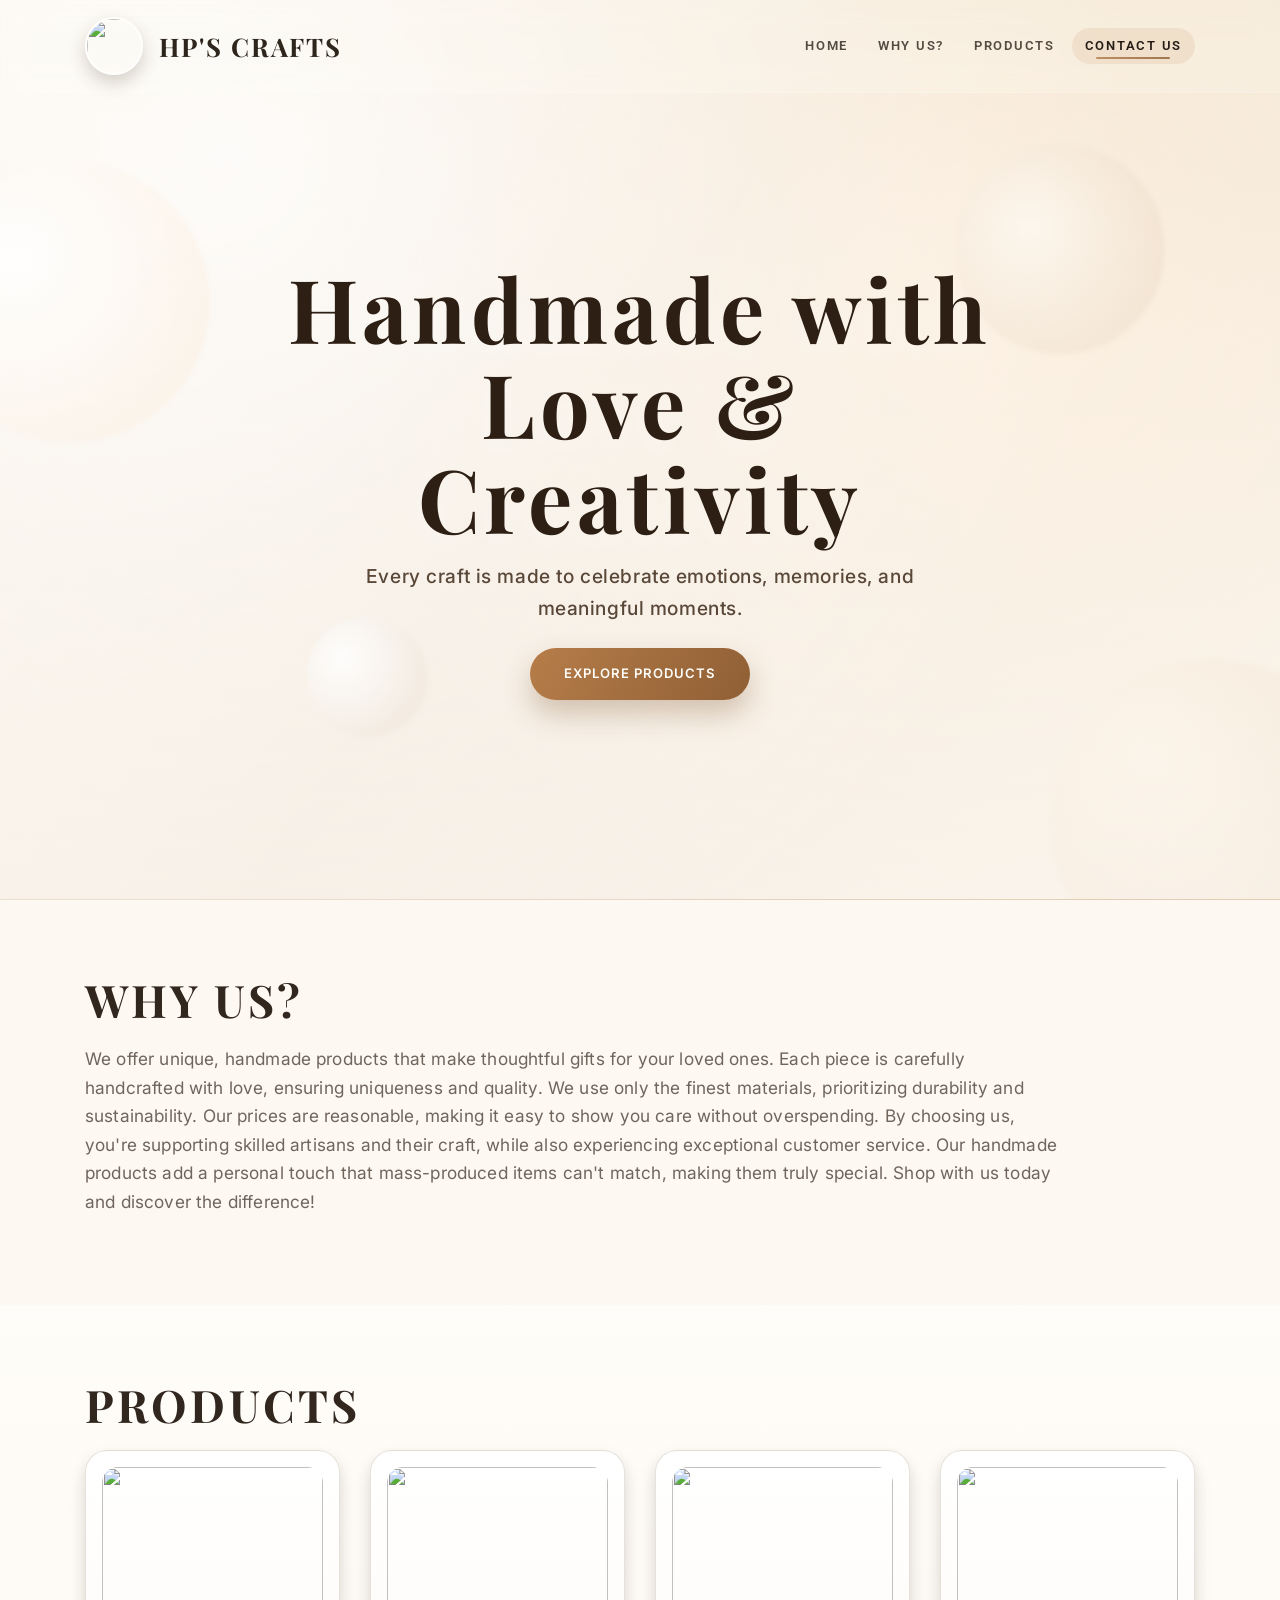
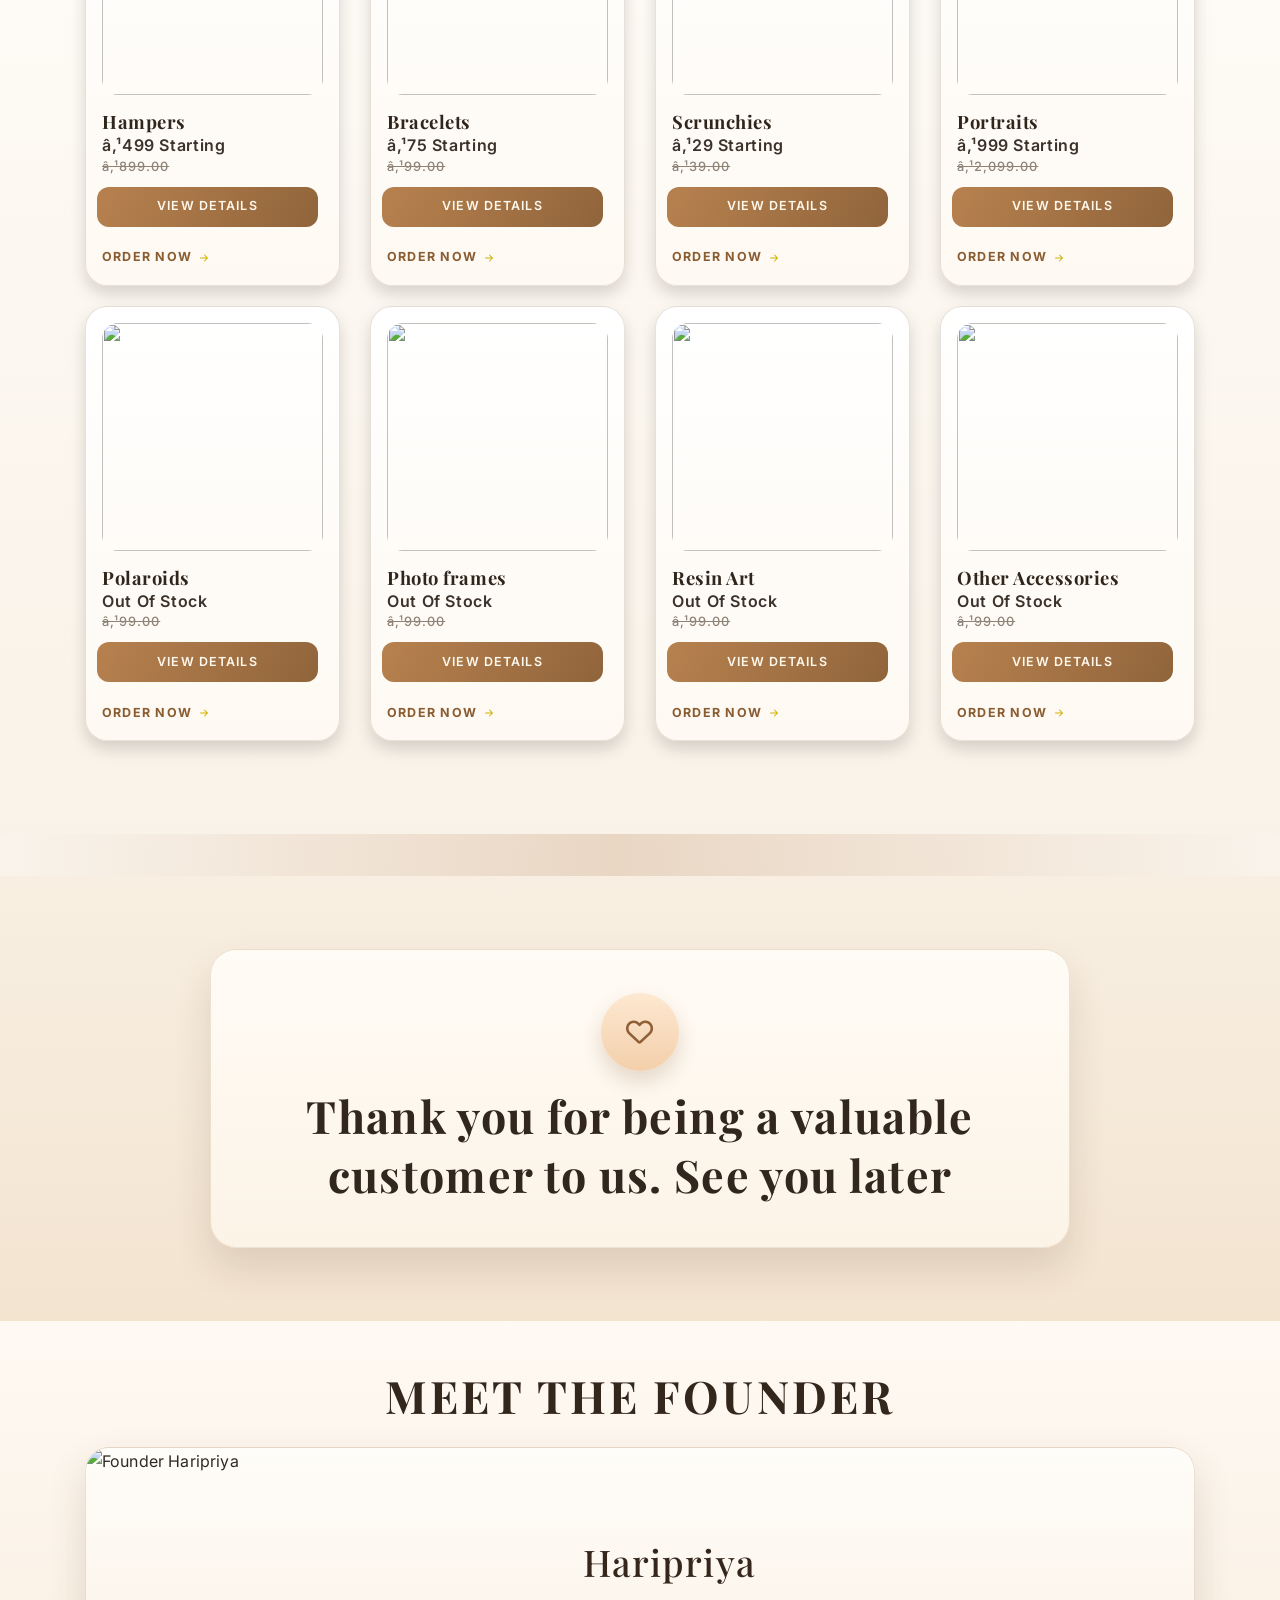
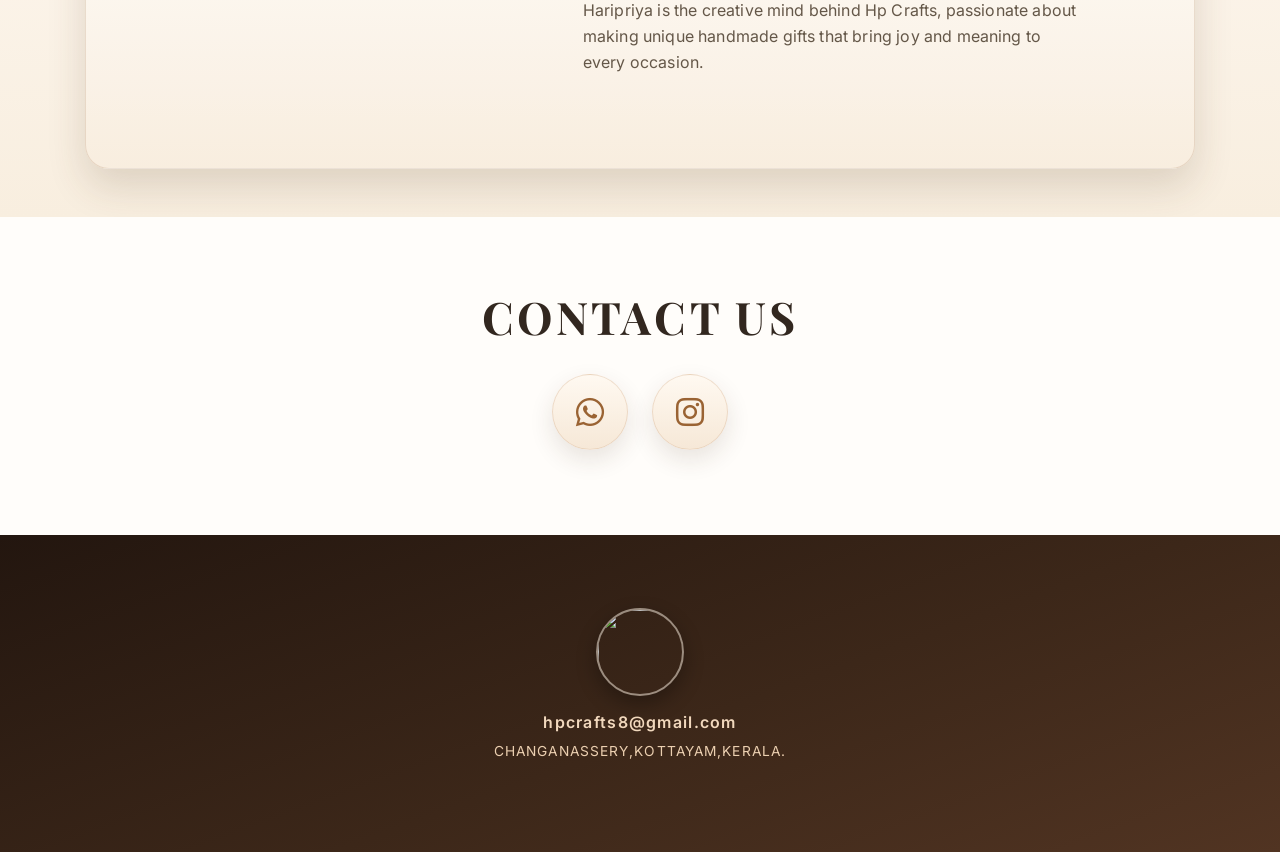
==== index.html @ 36837578 "Changed UI using Ai assitancs" ====
<!DOCTYPE html>
<html>

<head>
    <!--google ads-->
    <script async src="https://pagead2.googlesyndication.com/pagead/js/adsbygoogle.js?client=ca-pub-8550445761768482"
     crossorigin="anonymous"></script>
    
    <meta property="og:image" content="https://i.pinimg.com/originals/a8/ef/be/a8efbe265df20b7701056143e4c73818.jpg">
    <meta property="og:image:width" content="1200">
    <meta property="og:image:height" content="630">
  <!-- Preconnect for performance -->
    <link rel="preconnect" href="https://fonts.googleapis.com">
    <link rel="preconnect" href="https://fonts.gstatic.com" crossorigin>

    <!-- Font stylesheets -->
    <link href="https://fonts.googleapis.com/css2?family=Inter:wght@400;500;600;700&family=Playfair+Display:wght@600;700;800&display=swap" rel="stylesheet">
    
    <!-- Meta tags -->
    <meta name="description" content="Your description here">
    <meta name="viewport" content="width=device-width, initial-scale=1.0">
    
    <!-- Structured data -->
    <script type="application/ld+json">
    {
      "@context": "https://schema.org",
      "@type": "WebPage",
      "name": "HP crafts",
      "url": "https://hpcrafts.in",
      "image": "https://i.pinimg.com/originals/a8/ef/be/a8efbe265df20b7701056143e4c73818.jpg"
    }
    </script>

    <!-- Ads by Google -->
    <script async src="https://pagead2.googlesyndication.com/pagead/js/adsbygoogle.js?client=ca-pub-8550445761768482" crossorigin="anonymous"></script>

    <!-- Bootstrap CSS -->
    <link rel="stylesheet" href="https://stackpath.bootstrapcdn.com/bootstrap/4.5.2/css/bootstrap.min.css" integrity="sha384-JcKb8q3iqJ61gNV9KGb8thSsNjpSL0n8PARn9HuZOnIxN0hoP+VmmDGMN5t9UJ0Z" crossorigin="anonymous">
    
    <!-- Custom CSS -->
    <link rel="stylesheet" type="text/css" href="css/hpcrafts.css">

    <!-- JavaScript -->
    <script src="https://code.jquery.com/jquery-3.5.1.slim.min.js" integrity="sha384-DfXdz2htPH0lsSSs5nCTpuj/zy4C+OGpamoFVy38MVBnE+IbbVYUew+OrCXaRkfj" crossorigin="anonymous"></script>
    <script src="https://cdn.jsdelivr.net/npm/popper.js@1.16.1/dist/umd/popper.min.js" integrity="sha384-9/reFTGAW83EW2RDu2S0VKaIzap3H66lZH81PoYlFhbGU+6BZp6G7niu735Sk7lN" crossorigin="anonymous"></script>
    <script src="https://stackpath.bootstrapcdn.com/bootstrap/4.5.2/js/bootstrap.min.js" integrity="sha384-B4gt1jrGC7Jh4AgTPSdUtOBvfO8shuf57BaghqFfPlYxofvL8/KUEfYiJOMMV+rV" crossorigin="anonymous"></script>
    <script src="https://kit.fontawesome.com/ac42c3b1f7.js" crossorigin="anonymous"></script>

    <!-- Fvicon Link -->
    <link rel="icon" href="imges/favicon.png" type="image/png">

    <link rel="stylesheet" href="https://cdnjs.cloudflare.com/ajax/libs/font-awesome/6.7.2/css/all.min.css" integrity="sha512-Evv84Mr4kqVGRNSgIGL/F/aIDqQb7xQ2vcrdIwxfjThSH8CSR7PBEakCr51Ck+w+/U6swU2Im1vVX0SVk9ABhg==" crossorigin="anonymous" referrerpolicy="no-referrer" />
</head>

<body>
    <nav class="navbar navbar-expand-lg navbar-light bg-white fixed-top">
        <div class="container">
            <a class="navbar-brand" href="#">
                <div class="d-flex flex-row align-items-center">
                    <div><img src="https://i.pinimg.com/originals/a8/ef/be/a8efbe265df20b7701056143e4c73818.jpg" class="logo"></div>
                    <div>

                    </div>
                </div>
            </a>
            <h1 class="food-munch-logo">Hp's Crafts</h1>
            <button class="navbar-toggler" type="button" data-toggle="collapse" data-target="#navbarNavAltMarkup" aria-controls="navbarNavAltMarkup" aria-expanded="false" aria-label="Toggle navigation">
                <span class="navbar-toggler-icon"></span>
            </button>
            <div class="collapse navbar-collapse" id="navbarNavAltMarkup">
                <div class="navbar-nav ml-auto">
                    <a class="nav-link active" id="navItem1" href="#home">
                        HOME
                        <span class="sr-only">(current)</span>
                    </a>
                    <a class="nav-link" href="#wcuSection" id="navItem3">WHY US?</a>
                    <a class="nav-link" href="#exploreMenuSection" id="navItem2">PRODUCTS</a>
                    <a class="nav-link" href="#followUsSection" id="navItem4">CONTACT US</a>
                </div>
            </div>
        </div>
    </nav>
    <div id="sectionhome">
        <div id="home" class="banner-section-bg-container d-flex justify-content-center flex-column">
            <span class="hero-shape hero-shape-1" aria-hidden="true"></span>
            <span class="hero-shape hero-shape-2" aria-hidden="true"></span>
            <span class="hero-shape hero-shape-3" aria-hidden="true"></span>
            <span class="hero-shape hero-shape-4" aria-hidden="true"></span>
            <div class="text-center hero-content">
                <h1 class="banner-heading mb-3">Handmade with Love &amp; Creativity</h1>
                <p class="hero-tagline mb-4">Every craft is made to celebrate emotions, memories, and meaningful moments.</p>
                <div class="hero-cta-group d-flex justify-content-center">
                    <a href="#exploreMenuSection" class="hero-btn hero-btn-primary">Explore Products</a>
                </div>
            </div>
        </div>
        <div class="wcu-section pt-5 pb-5" id="wcuSection">
            <div class="container">
                <div class="row">
                    <div class="col-12">
                        <h1 class="wcu-section-heading">Why Us?</h1>
                        <p class="wcu-section-description">
                            We offer unique, handmade products that make thoughtful gifts for your loved ones. Each piece is carefully handcrafted with love, ensuring uniqueness and quality. We use only the finest materials, prioritizing durability and sustainability. Our prices are reasonable, making it easy to show you care without overspending. By choosing us, you're supporting skilled artisans and their craft, while also experiencing exceptional customer service. Our handmade products add a personal touch that mass-produced items can't match, making them truly special. Shop with us today and discover the difference!
                        </p>
                    </div>
                </div>
            </div>
        </div>
        <div class="explore-menu-section pt-5 pb-5" id="exploreMenuSection">
            <div class="container">
                <div class="row">
                    <div class="col-12">
                        <h1 class="menu-section-heading">PRODUCTS</h1>
                    </div>
                    <div class="col-6 col-md-6 col-lg-3">
                        <div class="shadow menu-item-card p-3 mb-3">
                            <a href="html/hamper.html">
                                <img src="https://i.pinimg.com/736x/28/c9/50/28c95067c2254fcf9e9aa0678f849028.jpg" class="menu-item-image w-100" />
                            </a>
                            
                            <h1 class="menu-card-title">Hampers</h1>
                            <h1 class="price">₹499 Starting</h1>
                            <h1 class="pricecut">₹899.00</h1>
                            <a href="html/hamper.html">
                                <button type="button" class="view btn btn-primary">
                                View Details
                            </button>
                            </a>
                            
                            <a href="https://wa.me/919447966668?text=Hey,I would like to order a Hamper." class="menu-item-link">
                                Order Now
                                <svg width="16px" height="16px" viewBox="0 0 16 16" class="bi bi-arrow-right-short" fill="#d0b200" xmlns="http://www.w3.org/2000/svg">
                                    <path fill-rule="evenodd" d="M4 8a.5.5 0 0 1 .5-.5h5.793L8.146 5.354a.5.5 0 1 1 .708-.708l3 3a.5.5 0 0 1 0 .708l-3 3a.5.5 0 0 1-.708-.708L10.293 8.5H4.5A.5.5 0 0 1 4 8z" />
                                </svg>
                            </a>
                        </div>
                    </div>
                    <div class="col-6 col-md-6 col-lg-3">
                        <div class="shadow menu-item-card p-3 mb-3">
                            <a href="html/bracelets.html">
                                <img src="https://i.pinimg.com/originals/1e/33/14/1e33140198c96ca9717501c06a4f149f.jpg" class="menu-item-image w-100" />
                            </a>
                            
                            <h1 class="menu-card-title">Bracelets </h1>
                            <h1 class="price">₹75 Starting</h1>
                            <h1 class="pricecut">₹99.00</h1>
                            <a href="html/bracelets.html">
                                <button type="button2" class="view btn btn-primary">
                                View Details
                            </button>
                            </a>
                            
                            

                            <a href="https://wa.me/919447966668?text=Hey,I would like to order Bracelets." class="menu-item-link">
                                Order Now
                                <svg width="16px" height="16px" viewBox="0 0 16 16" class="bi bi-arrow-right" fill="#d0b200" xmlns="http://www.w3.org/2000/svg">
                                    <path fill-rule="evenodd" d="M4 8a.5.5 0 0 1 .5-.5h5.793L8.146 5.354a.5.5 0 1 1 .708-.708l3 3a.5.5 0 0 1 0 .708l-3 3a.5.5 0 0 1-.708-.708L10.293 8.5H4.5A.5.5 0 0 1 4 8z" />
                                </svg>
                            </a>
                        </div>
                    </div>
                    <div class="col-6 col-md-6 col-lg-3">
                        <div class="menu-item-card shadow p-3 mb-3">
                            <a href="html/scrunchies.html">
                                <img src="https://i.pinimg.com/originals/cf/fb/ce/cffbcee2913831c596eb348b0dcb21fd.jpg" class="menu-item-image w-100" />
                            </a>
                            
                            <h1 class="menu-card-title">Scrunchies</h1>
                            <h1 class="price">₹29 Starting</h1>
                            <h1 class="pricecut">₹39.00</h1>
                            <a href="html/scrunchies.html">
                               <button type="button" class="view btn btn-primary" data-toggle="modal" data-target="#exampleModal3">
                                View Details
                            </button> 
                            </a>
                            

                            
                            <a href="https://wa.me/919447966668?text=Hey,I would like to order a Scrunchies." class="menu-item-link">
                                Order Now
                                <svg width="16px" height="16px" viewBox="0 0 16 16" class="bi bi-arrow-right" fill="#d0b200" xmlns="http://www.w3.org/2000/svg">
                                    <path fill-rule="evenodd" d="M4 8a.5.5 0 0 1 .5-.5h5.793L8.146 5.354a.5.5 0 1 1 .708-.708l3 3a.5.5 0 0 1 0 .708l-3 3a.5.5 0 0 1-.708-.708L10.293 8.5H4.5A.5.5 0 0 1 4 8z" />
                                </svg>
                            </a>
                        </div>
                    </div>
                    <div class="col-6 col-md-6 col-lg-3">
                        <div class="menu-item-card shadow p-3 mb-3">
                            <a href="html/portraits.html">
                                <img src="https://i.pinimg.com/736x/8b/83/ae/8b83ae855997dae4030a1bf85c44faab.jpg" class="menu-item-image w-100" />
                            </a>
                            
                            <h1 class="menu-card-title">Portraits</h1>
                            <h1 class="price">₹999 Starting</h1>
                            <h1 class="pricecut">₹2,099.00</h1>
                            <a href="html/portraits.html">
                                <button type="button" class="view btn btn-primary" data-toggle="modal" data-target="#exampleModal4">
                                View Details
                            </button>
                            </a>
                            
                            
                            <a href="https://wa.me/919447966668?text=Hey,I would like to order a Portraits." class="menu-item-link">
                                Order Now
                                <svg width="16px" height="16px" viewBox="0 0 16 16" class="bi bi-arrow-right" fill="#d0b200" xmlns="http://www.w3.org/2000/svg">
                                    <path fill-rule="evenodd" d="M4 8a.5.5 0 0 1 .5-.5h5.793L8.146 5.354a.5.5 0 1 1 .708-.708l3 3a.5.5 0 0 1 0 .708l-3 3a.5.5 0 0 1-.708-.708L10.293 8.5H4.5A.5.5 0 0 1 4 8z" />
                                </svg>
                            </a>
                        </div>
                    </div>
                    <div class="col-6 col-md-6 col-lg-3">
                        <div class="menu-item-card shadow p-3 mb-3">
                            <a href="html/polaroids.html">
                                <img src="https://i.pinimg.com/736x/ea/19/fe/ea19fefa5b653833e1380b1f387ca040.jpg" class="menu-item-image w-100" />
                            </a>
                            
                            <h1 class="menu-card-title">Polaroids</h1>
                            <h1 class="price">Out Of Stock</h1>
                            <h1 class="pricecut">₹99.00</h1>
                                    <a href="html/polaroids.html">
                                        <button type="button" class="view btn btn-primary" >
                                             View Details
                                          </button>   
                                    </a>
                            

                            
                            <a href="https://wa.me/919447966668?text=Hey,I would like to order a Polaroids." class="menu-item-link">
                                Order Now
                                <svg width="16px" height="16px" viewBox="0 0 16 16" class="bi bi-arrow-right" fill="#d0b200" xmlns="http://www.w3.org/2000/svg">
                                    <path fill-rule="evenodd" d="M4 8a.5.5 0 0 1 .5-.5h5.793L8.146 5.354a.5.5 0 1 1 .708-.708l3 3a.5.5 0 0 1 0 .708l-3 3a.5.5 0 0 1-.708-.708L10.293 8.5H4.5A.5.5 0 0 1 4 8z" />
                                </svg>
                            </a>
                        </div>
                    </div>
                    <div class="col-6 col-md-6 col-lg-3">
                        <div class="menu-item-card shadow p-3 mb-3">
                            <a href="html/frames.html">
                                  <img src="https://i.pinimg.com/736x/d4/0e/34/d40e341253208fe796a41fa13eff38d6.jpg" class="menu-item-image w-100" />
                            </a>
                            
                            <h1 class="menu-card-title">Photo frames</h1>
                            <h1 class="price">Out Of Stock</h1>
                            <h1 class="pricecut">₹99.00</h1>
                             <a href="html/frames.html">
                                 <button type="button" class="view btn btn-primary" >
                                     View Details
                                  </button>   
                            </a>
                            

                           
                            <a href="https://wa.me/919447966668?text=Hey,I would like to order a Photo Frames." class="menu-item-link">
                                Order Now
                                <svg width="16px" height="16px" viewBox="0 0 16 16" class="bi bi-arrow-right" fill="#d0b200" xmlns="http://www.w3.org/2000/svg">
                                    <path fill-rule="evenodd" d="M4 8a.5.5 0 0 1 .5-.5h5.793L8.146 5.354a.5.5 0 1 1 .708-.708l3 3a.5.5 0 0 1 0 .708l-3 3a.5.5 0 0 1-.708-.708L10.293 8.5H4.5A.5.5 0 0 1 4 8z" />
                                </svg>
                            </a>
                        </div>
                    </div>
                    <div class="col-6 col-md-6 col-lg-3">
                        <div class="menu-item-card shadow p-3 mb-3">
                        <a href="html/resin.html">
                              <img src="https://i.pinimg.com/736x/e0/f8/dc/e0f8dc8924c5afa12cd3bb81278f50dc.jpg" class="menu-item-image w-100" />
                        </a>
                            
                            <h1 class="menu-card-title">Resin Art</h1>
                            <h1 class="price">Out Of Stock</h1>
                            <h1 class="pricecut">₹99.00</h1>
                        <a href="html/resin.html">
                             <button type="button" class="view btn btn-primary">
                                View Details
                            </button>
                        </a>
                            

                           
                            <a href="https://wa.me/919447966668?text=Hey,I would like to order a Resin Art." class="menu-item-link">
                                Order Now
                                <svg width="16px" height="16px" viewBox="0 0 16 16" class="bi bi-arrow-right" fill="#d0b200" xmlns="http://www.w3.org/2000/svg">
                                    <path fill-rule="evenodd" d="M4 8a.5.5 0 0 1 .5-.5h5.793L8.146 5.354a.5.5 0 1 1 .708-.708l3 3a.5.5 0 0 1 0 .708l-3 3a.5.5 0 0 1-.708-.708L10.293 8.5H4.5A.5.5 0 0 1 4 8z" />
                                </svg>
                            </a>
                        </div>
                    </div>
                    <div class="col-6 col-md-6 col-lg-3">
                        <div class="menu-item-card shadow p-3 mb-3">
                         <a href="html/other.html">
                               <img src="https://i.pinimg.com/736x/80/99/bd/8099bdaef2ed68c836f5881afd9dc249.jpg" class="menu-item-image w-100" />
                         </a>
                            
                            <h1 class="menu-card-title">Other Accessories</h1>
                            <h1 class="price">Out Of Stock</h1>
                            <h1 class="pricecut">₹99.00</h1>
                           <a href="html/other.html">
                              <button type="button" class="view btn btn-primary">
                                View Details
                              </button>
 
                         </a>
                            
                            
                            <a href="https://wa.me/919447966668?text=Hey,I would like to order Other Accessories." class="menu-item-link">
                                Order Now
                                <svg width="16px" height="16px" viewBox="0 0 16 16" class="bi bi-arrow-right" fill="#d0b200" xmlns="http://www.w3.org/2000/svg">
                                    <path fill-rule="evenodd" d="M4 8a.5.5 0 0 1 .5-.5h5.793L8.146 5.354a.5.5 0 1 1 .708-.708l3 3a.5.5 0 0 1 0 .708l-3 3a.5.5 0 0 1-.708-.708L10.293 8.5H4.5A.5.5 0 0 1 4 8z" />
                                </svg>
                            </a>
                        </div>
                    </div>

                </div>
            </div>
        </div>
        <div class="healthy-food-section pt-5 pb-5">
        </div>
        <div class="thanking-customers-section pt-5 pb-5">
            <div class="container">
                <div class="thank-you-card text-center mx-auto">
                    <div class="thank-you-icon-container">
                        <i class="fa-regular fa-heart thank-you-icon" aria-hidden="true"></i>
                    </div>
                    <h1 class="thanking-customers-section-heading">
                            Thank you for being a valuable customer to us. See you later
                    </h1>
                </div>
            </div>
        </div>
        <div class="founder-section pt-5 pb-5">
            <div class="container">
                <h1 class="founder-section-heading text-center">Meet the Founder</h1>
                <div class="founder-card row align-items-center no-gutters">
                    <div class="col-12 col-md-5">
                        <img src="https://i.pinimg.com/originals/a8/ef/be/a8efbe265df20b7701056143e4c73818.jpg" class="founder-image" alt="Founder Haripriya" />
                    </div>
                    <div class="col-12 col-md-7">
                        <div class="founder-content">
                            <h2 class="founder-name">Haripriya</h2>
                            <p class="founder-description">Haripriya is the creative mind behind Hp Crafts, passionate about making unique handmade gifts that bring joy and meaning to every occasion.</p>
                        </div>
                    </div>
                </div>
            </div>
        </div>
        <div class="follow-us-section pt-5 pb-5" id="followUsSection">
            <div class="container">
                <div class="row">
                    <div class="col-12">
                        <h1 class="follow-us-section-heading">Contact Us</h1>
                    </div>
                    <div class="col-12">
                        <div class="d-flex flex-row justify-content-center">
                            <div class="follow-us-icon-container">
                                <i onclick="location.href='https://wa.me/919447966668?text=Hello'" class="fa-brands fa-whatsapp icon"></i>
                            </div>
                            <div class="follow-us-icon-container">
                                <i onclick="location.href='https://www.instagram.com/hp_crafts_?utm_source=ig_web_button_share_sheet&igsh=ZDNlZDc0MzIxNw=='" class="fab fa-instagram icon"></i>
                            </div>
                        </div>
                    </div>
                </div>
            </div>
        </div>
        <div class="footer-section pt-5 pb-5">
            <div class="container">
                <div class="row">
                    <div class="col-12 text-center">
                        <img src="https://i.pinimg.com/originals/a8/ef/be/a8efbe265df20b7701056143e4c73818.jpg" class="food-munch-logo" />
                        <h1 class="footer-section-mail-id">hpcrafts8@gmail.com</h1>
                        <p class="footer-section-address">
                            Changanassery,Kottayam,Kerala.
                        </p>
                    </div>
                </div>
            </div>
        </div>
    </div>
    <div id="sectionpage1">

    </div>

    <script>
        document.addEventListener("DOMContentLoaded", function () {
            var navbar = document.querySelector(".navbar");
            var revealTargets = document.querySelectorAll(".wcu-section .col-12, .menu-item-card, .thank-you-card, .founder-card, .follow-us-section .col-12, .footer-section .col-12");
            var navLinks = document.querySelectorAll(".navbar-nav .nav-link");

            function updateNavbarState() {
                if (!navbar) {
                    return;
                }
                if (window.scrollY > 24) {
                    navbar.classList.add("scrolled");
                } else {
                    navbar.classList.remove("scrolled");
                }
            }

            updateNavbarState();
            window.addEventListener("scroll", updateNavbarState, {
                passive: true
            });

            if ("IntersectionObserver" in window) {
                revealTargets.forEach(function (target) {
                    target.classList.add("reveal");
                });

                var revealObserver = new IntersectionObserver(function (entries, observer) {
                    entries.forEach(function (entry) {
                        if (entry.isIntersecting) {
                            entry.target.classList.add("is-visible");
                            observer.unobserve(entry.target);
                        }
                    });
                }, {
                    threshold: 0.18,
                    rootMargin: "0px 0px -40px 0px"
                });

                revealTargets.forEach(function (target) {
                    revealObserver.observe(target);
                });

                var sections = [];
                navLinks.forEach(function (link) {
                    var href = link.getAttribute("href");
                    if (!href || href.charAt(0) !== "#") {
                        return;
                    }
                    var section = document.querySelector(href);
                    if (section) {
                        sections.push({
                            link: link,
                            section: section
                        });
                    }
                });

                var navObserver = new IntersectionObserver(function (entries) {
                    entries.forEach(function (entry) {
                        if (!entry.isIntersecting) {
                            return;
                        }

                        sections.forEach(function (item) {
                            item.link.classList.remove("active");
                            var currentTag = item.link.querySelector(".sr-only");
                            if (currentTag) {
                                currentTag.remove();
                            }
                        });

                        var match = sections.find(function (item) {
                            return item.section === entry.target;
                        });

                        if (match) {
                            match.link.classList.add("active");
                        }
                    });
                }, {
                    threshold: 0.45,
                    rootMargin: "-30% 0px -45% 0px"
                });

                sections.forEach(function (item) {
                    navObserver.observe(item.section);
                });
            }
        });
    </script>

</body>

</html>
---- css/hpcrafts.css ----
@import url('https://fonts.googleapis.com/css2?family=Bree+Serif&family=Caveat:wght@400;700&family=Lobster&family=Monoton&family=Open+Sans:ital,wght@0,400;0,700;1,400;1,700&family=Playfair+Display+SC:ital,wght@0,400;0,700;1,700&family=Playfair+Display:ital,wght@0,400;0,700;1,700&family=Roboto:ital,wght@0,400;0,700;1,400;1,700&family=Source+Sans+Pro:ital,wght@0,400;0,700;1,700&family=Work+Sans:ital,wght@0,400;0,700;1,700&display=swap');
@import url("https://fonts.googleapis.com/css2?family=Bree+Serif&family=Caveat:wght@400;700&family=Lobster&family=Monoton&family=Open+Sans:ital,wght@0,400;0,700;1,400;1,700&family=Playfair+Display+SC:ital,wght@0,400;0,700;1,700&family=Playfair+Display:ital,wght@0,400;0,700;1,700&family=Roboto:ital,wght@0,400;0,700;1,400;1,700&family=Source+Sans+Pro:ital,wght@0,400;0,700;1,700&family=Work+Sans:ital,wght@0,400;0,700;1,700&display=swap");
@media (max-width: 600px) {
  body {
    font-size: 14px;
  }
}
.food-munch-logo {
    width: 80px;
    height: 70px;
    font-family: "DM Serif Display", serif;
    font-style: italic;
    font-weight: 400;

    margin-top: 30px;
    font-size: 25px;
}

.modal {
    overflow: scroll;
    height: 500px;
}

.warning {
    color: black;
    font-size: 12px;
    font-family: "Oswald", sans-serif;
    font-optical-sizing: auto;
    font-weight: <weight>;
    font-style: normal;
    height: 2px;

}

.bold {
    font-weight: bold;
}

.price {
    font-size: 18px;
    color: grey;
}

.pricecut {
    font-size: 12px;
    text-decoration: line-through;
}

.view {
    background-color: white;
    color: black;
    border-color: black;
    font-size: 12px;
    margin-left: 16px;
    margin-top: 0px;
    position: relative;
    bottom: 2px;
    right: 5px;
    margin-left: 0px;

}

.view:hover {
    background-color: white;
    border-color: white;
    color: black;
}

.logo {
    height: 50px;
    border-radius: 40px;
}

#navItem1 {
    color: #323f4b;
    font-family: "Roboto";

}

#navItem2 {
    color: #323f4b;
    font-family: "Roboto";
}

#navItem3 {
    color: #323f4b;
    font-family: "Roboto";
}

#navItem4 {
    color: #323f4b;
    font-family: "Roboto";
}

.banner-section-bg-container {
    background-image: url("https://i.pinimg.com/736x/f1/6f/90/f16f90a59adf56d13a6f29b1ba925763.jpg");
    height: 100vh;
    background-size: cover;
}

.banner-heading {
    color: white;

    font-family: "Anton", sans-serif;
    font-weight: 400;
    font-style: normal;

    font-size: 50px;
    text-shadow: 2px 2px 10px #000;
    height: 0px;
    padding-bottom: 20px;
}

.banner-caption {
    color: #cfaa73;
    font-size: 18px;
    text-shadow: 1px 1px 1px  #000;
    height: 1px;
    

    font-family: "Racing Sans One", sans-serif;
    font-weight: 400;
    font-style: normal;
}

.custom-button {
    color: white;
    background-color: #d0b200;
    width: 130px;
    height: 45px;
    border-width: 0;
    border-radius: 8px;
    margin-right: 10px;
}

.custom-outline-button {
    color: #d0b200;
    background-color: transparent;
    width: 130px;
    height: 45px;
    border-style: solid;
    border-width: 1px;
    border-color: #d0b200;
    border-radius: 8px;
}

.wcu-section {
    background-color: #f9fbfe;
}

.wcu-section-heading {
    color: #183b56;
    font-family: "Roboto";
    font-size: 28px;
    font-weight: 700;
}

.wcu-section-description {
    color: #5a7184;
    font-family: "Roboto";
    font-size: 16px;
}

.wcu-card {
    text-align: center;
    background-color: white;
    border-style: solid;
    border-width: 1px;
    border-color: #e5eaf4;
    border-radius: 16px;
}

.wcu-card-image {
    width: 87px;
    height: 90px;
}

.wcu-card-title {
    color: #323f4b;
    font-family: "Roboto";
    font-size: 22px;
    font-weight: 500;
}

.wcu-card-description {
    color: #7b8794;
    font-family: "Roboto";
    font-size: 16px;
}

.offers {
    color: #323f4b;
    font-style: italic;
    font-weight: 600;
}

.explore-menu-section {
    background-color: white;
}

.menu-section-heading {
    color: #183b56;
    font-family: "Roboto";
    font-size: 28px;
    font-weight: 700;
}

.menu-item-image {
    border-radius: 16px;
}

.menu-card-title {
    color: #323f4b;
    font-family: "Roboto";
    font-size: 18px;
    font-weight: 500;
    margin-top: 24px;
    font-weight: bold;
}

.menu-item-link {
    color: #d0b200;
    font-family: "Roboto";
    font-size: 14px;
    font-weight: 500;

}

.menu-item-link:hover {
    background-color: white;
    color: #d0b200;
}

.menu-item-card {
    border-radius: 16px;
}

.healthy-food-section {
    background-color: #f9fbfe;
}

.healthy-food-section-img {
    width: 270px;
}

.healthy-food-section-heading {
    color: #183b56;
    font-family: "Roboto";
    font-size: 28px;
    font-weight: 700;
}

.healthy-food-section-description {
    color: #5a7184;
    font-family: "Roboto";
    font-size: 16px;
}

.delivery-and-payment-section {
    background-color: white;
}

.delivery-and-payment-section-img {
    width: 270px;
}

.delivery-and-payment-section-heading {
    color: #183b56;
    font-family: "Roboto";
    font-size: 28px;
    font-weight: 700;
}

.delivery-and-payment-section-description {
    color: #5a7184;
    font-family: "Roboto";
    font-size: 16px;
}

.payment-card-img {
    width: 50px;
    height: 50px;
    margin-right: 28px;
}

.thanking-customers-section {
    background-color: #d0b2001a;
}

.thanking-customers-section-heading {
    color: #183b56;
    font-family: "Roboto";
    font-size: 28px;
    font-weight: 700;
}

.thanking-customers-section-description {
    color: #5a7184;
    font-family: "Roboto";
    font-size: 16px;
}

.thanking-customers-section-img {
    width: 270px;
    margin-bottom: 20px;
}

.follow-us-section {
    background-color: white;
}

.follow-us-section-heading {
    text-align: center;
    color: #183b56;
    font-family: "Roboto";
    font-size: 28px;
    font-weight: 700;
}

.follow-us-icon-container {
    background-color: #faf7e8;
    width: 80px;
    height: 80px;
    border-radius: 40px;
    margin: 15px;
    padding-top: 22px;
    padding-bottom: 14px;
    padding-right: 16px;
    padding-left: 22px;
}

.icon {
    color: #d0b200;
    font-size: 35px;
}

.footer-section {
    background-color: #0d2436;
}

.footer-section-mail-id {
    color: #959ead;
    font-family: "Roboto";
    font-weight: bold;
    font-size: 16px;
    margin-top: 20px;
}

.footer-section-address {
    color: #959ead;
    font-family: "Roboto";
    font-size: 14px;
}

/* Modern redesign overrides */
:root {
    --bg-ivory: #fdf8f2;
    --bg-cream: #f6eee3;
    --surface: #fffdfa;
    --text-main: #2f2a25;
    --text-soft: #6e655d;
    --accent: #b47b46;
    --accent-strong: #8a5c31;
    --line-soft: rgba(123, 94, 61, 0.18);
    --shadow-soft: 0 12px 30px rgba(68, 48, 28, 0.12);
    --shadow-deep: 0 20px 42px rgba(68, 48, 28, 0.18);
}

html {
    scroll-behavior: smooth;
}

body {
    font-family: "Inter", sans-serif;
    color: var(--text-main);
    line-height: 1.65;
    letter-spacing: 0.01em;
    background:
        radial-gradient(circle at 8% 12%, rgba(180, 123, 70, 0.12), transparent 34%),
        radial-gradient(circle at 90% 7%, rgba(137, 103, 67, 0.1), transparent 33%),
        linear-gradient(180deg, #fdfaf6 0%, #f7f0e8 100%);
    overflow-x: hidden;
}

.navbar {
    background: rgba(255, 251, 245, 0.72) !important;
    backdrop-filter: blur(12px);
    -webkit-backdrop-filter: blur(12px);
    border-bottom: 1px solid rgba(255, 255, 255, 0.55);
    transition: background-color 0.3s ease, box-shadow 0.3s ease, border-color 0.3s ease;
}

.navbar.scrolled {
    background: rgba(255, 250, 242, 0.93) !important;
    box-shadow: 0 10px 30px rgba(73, 50, 27, 0.12);
    border-color: rgba(180, 123, 70, 0.22);
}

.navbar .container {
    min-height: 76px;
}

.logo {
    height: 58px;
    width: 58px;
    border-radius: 50%;
    object-fit: cover;
    border: 2px solid rgba(255, 255, 255, 0.75);
    box-shadow: 0 8px 18px rgba(51, 34, 17, 0.2);
}

.navbar .food-munch-logo {
    width: auto;
    height: auto;
    margin: 0;
    font-family: "Playfair Display", serif;
    font-size: clamp(1.3rem, 2vw, 1.7rem);
    font-style: normal;
    font-weight: 700;
    letter-spacing: 0.08em;
    color: #2e261d;
    text-transform: uppercase;
}

.navbar-nav .nav-link {
    position: relative;
    margin-left: 0.25rem;
    padding: 0.45rem 0.8rem !important;
    border-radius: 999px;
    font-size: 0.79rem;
    font-weight: 600;
    letter-spacing: 0.14em;
    color: #544b42 !important;
    transition: color 0.24s ease, background-color 0.24s ease, transform 0.24s ease;
}

.navbar-nav .nav-link::after {
    content: "";
    position: absolute;
    left: 20%;
    bottom: 5px;
    width: 60%;
    height: 2px;
    border-radius: 999px;
    background: linear-gradient(120deg, rgba(180, 123, 70, 0.8), rgba(138, 92, 49, 0.8));
    transform: scaleX(0);
    transform-origin: center;
    transition: transform 0.24s ease;
}

.navbar-nav .nav-link:hover,
.navbar-nav .nav-link:focus-visible {
    color: #2f271f !important;
    background-color: rgba(180, 123, 70, 0.08);
    transform: translateY(-1px);
}

.navbar-nav .nav-link:hover::after,
.navbar-nav .nav-link.active::after {
    transform: scaleX(1);
}

.navbar-nav .nav-link.active {
    color: #241c15 !important;
    background-color: rgba(180, 123, 70, 0.12);
}

.banner-section-bg-container {
    position: relative;
    min-height: 100vh;
    height: auto;
    padding: clamp(7.2rem, 12vw, 9.4rem) 1rem clamp(4.2rem, 7vw, 5.8rem);
    background-image:
        linear-gradient(120deg, rgba(23, 13, 5, 0.62), rgba(54, 38, 23, 0.34)),
        radial-gradient(circle at 85% 10%, rgba(209, 162, 118, 0.3), transparent 42%),
        url("https://i.pinimg.com/736x/f1/6f/90/f16f90a59adf56d13a6f29b1ba925763.jpg");
    background-size: cover;
    background-position: center;
    background-attachment: fixed;
}

.hero-content {
    max-width: 760px;
    margin: 0 auto;
}

.banner-heading {
    height: auto;
    padding-bottom: 0;
    color: #fff6ea;
    font-family: "Playfair Display", serif;
    font-weight: 700;
    font-style: normal;
    font-size: clamp(2.5rem, 6.5vw, 5.1rem);
    line-height: 1.08;
    letter-spacing: 0.07em;
    text-shadow: 0 16px 28px rgba(0, 0, 0, 0.42);
    animation: heroFadeUp 0.9s ease both;
}

.banner-caption {
    height: auto;
    color: #f8dfbf;
    font-family: "Inter", sans-serif;
    font-size: clamp(1rem, 2.2vw, 1.35rem);
    font-weight: 600;
    letter-spacing: 0.16em;
    text-transform: uppercase;
    text-shadow: 0 8px 20px rgba(0, 0, 0, 0.34);
    animation: heroFadeUp 1s ease 0.12s both;
}

.hero-tagline {
    color: #fff7ea;
    max-width: 580px;
    margin-left: auto;
    margin-right: auto;
    font-size: clamp(0.95rem, 2vw, 1.14rem);
    letter-spacing: 0.03em;
    animation: heroFadeUp 1s ease 0.25s both;
}

.hero-cta-group {
    gap: 0.85rem;
    animation: heroFadeUp 1s ease 0.34s both;
}

.hero-btn {
    display: inline-flex;
    align-items: center;
    justify-content: center;
    min-width: 170px;
    padding: 0.84rem 1.25rem;
    border-radius: 999px;
    text-decoration: none;
    letter-spacing: 0.08em;
    font-weight: 600;
    font-size: 0.78rem;
    text-transform: uppercase;
    transition: transform 0.25s ease, box-shadow 0.25s ease, background-color 0.25s ease, color 0.25s ease;
}

.hero-btn-primary {
    background: linear-gradient(120deg, var(--accent) 0%, #c48c59 100%);
    color: #fffdf9;
    box-shadow: 0 10px 24px rgba(136, 90, 49, 0.34);
}

.hero-btn-secondary {
    border: 1px solid rgba(255, 241, 224, 0.7);
    background: rgba(255, 255, 255, 0.12);
    color: #fffaf1;
}

.hero-btn:hover,
.hero-btn:focus-visible {
    transform: translateY(-2px);
    text-decoration: none;
}

.hero-btn-primary:hover,
.hero-btn-primary:focus-visible {
    color: #fffaf2;
    box-shadow: 0 14px 30px rgba(136, 90, 49, 0.42);
}

.hero-btn-secondary:hover,
.hero-btn-secondary:focus-visible {
    background: rgba(255, 255, 255, 0.22);
    color: #fffaf2;
}

.wcu-section,
.explore-menu-section,
.thanking-customers-section,
.follow-us-section,
.footer-section {
    position: relative;
    padding-top: clamp(3.2rem, 5.7vw, 5rem) !important;
    padding-bottom: clamp(3.2rem, 5.7vw, 5rem) !important;
}

.wcu-section {
    background: var(--bg-ivory);
}

.explore-menu-section {
    background: linear-gradient(180deg, #fffdf9 0%, #f9f2e8 100%);
}

.healthy-food-section {
    min-height: 42px;
    padding: 0 !important;
    background: linear-gradient(90deg, transparent 0%, rgba(180, 123, 70, 0.24) 48%, transparent 100%);
}

.thanking-customers-section {
    background: linear-gradient(180deg, #f7efe4 0%, #f2e7d8 100%);
}

.follow-us-section {
    background: #fffdfa;
}

.wcu-section-heading,
.menu-section-heading,
.thanking-customers-section-heading,
.follow-us-section-heading {
    color: #32271f;
    font-family: "Playfair Display", serif;
    font-size: clamp(2rem, 3.6vw, 2.8rem);
    font-weight: 700;
    letter-spacing: 0.08em;
    text-transform: uppercase;
    margin-bottom: 1.15rem;
}

.wcu-section-description,
.thanking-customers-section-description {
    color: var(--text-soft);
    font-family: "Inter", sans-serif;
    font-size: clamp(1rem, 1.8vw, 1.08rem);
    max-width: 980px;
}

.explore-menu-section .row > [class*="col-"] {
    display: flex;
}

.menu-item-card {
    width: 100%;
    border-radius: 22px;
    border: 1px solid var(--line-soft);
    background: linear-gradient(180deg, rgba(255, 255, 255, 0.98) 0%, rgba(254, 249, 242, 0.98) 100%);
    box-shadow: var(--shadow-soft);
    padding: 1rem !important;
    margin-bottom: 1.25rem !important;
    transition: transform 0.3s ease, box-shadow 0.3s ease, border-color 0.3s ease;
    position: relative;
    overflow: hidden;
}

.menu-item-card::after {
    content: "Quick View";
    position: absolute;
    left: 50%;
    bottom: 14px;
    transform: translate(-50%, 12px);
    border-radius: 999px;
    border: 1px solid rgba(255, 255, 255, 0.72);
    background: rgba(30, 20, 10, 0.6);
    color: #fff7ea;
    font-size: 0.68rem;
    letter-spacing: 0.12em;
    text-transform: uppercase;
    padding: 0.35rem 0.78rem;
    opacity: 0;
    pointer-events: none;
    transition: opacity 0.28s ease, transform 0.28s ease;
}

.menu-item-card:hover {
    transform: translateY(-8px) scale(1.01);
    box-shadow: var(--shadow-deep);
    border-color: rgba(180, 123, 70, 0.38);
}

.menu-item-card:hover::after {
    opacity: 1;
    transform: translate(-50%, 0);
}

.menu-item-image {
    border-radius: 16px;
    width: 100%;
    height: 228px;
    object-fit: cover;
    transition: transform 0.35s ease;
}

.menu-item-card:hover .menu-item-image {
    transform: scale(1.04);
}

.menu-card-title {
    margin-top: 1rem;
    margin-bottom: 0.2rem;
    font-family: "Playfair Display", serif;
    font-size: 1.15rem;
    letter-spacing: 0.03em;
    color: #2f251b;
}

.price {
    margin-bottom: 0.2rem;
    color: #3b322a;
    font-family: "Inter", sans-serif;
    font-size: 1rem;
    font-weight: 600;
    letter-spacing: 0.04em;
}

.pricecut {
    color: #8e8377;
    font-size: 0.8rem;
    letter-spacing: 0.08em;
    margin-bottom: 0.9rem;
}

.view {
    width: 100%;
    margin: 0 0 0.85rem;
    border: 0;
    border-radius: 12px;
    background: linear-gradient(120deg, rgba(180, 123, 70, 0.95), rgba(138, 92, 49, 0.95));
    color: #fff8ed;
    font-size: 0.78rem;
    font-weight: 600;
    letter-spacing: 0.09em;
    text-transform: uppercase;
    padding: 0.67rem 0.85rem;
    transition: transform 0.24s ease, box-shadow 0.24s ease;
}

.view:hover,
.view:focus-visible {
    color: #fffdf9;
    border-color: transparent;
    background: linear-gradient(120deg, rgba(180, 123, 70, 1), rgba(138, 92, 49, 1));
    box-shadow: 0 10px 24px rgba(125, 83, 46, 0.32);
    transform: translateY(-2px);
}

.menu-item-link {
    display: inline-flex;
    align-items: center;
    gap: 0.22rem;
    color: var(--accent-strong);
    font-family: "Inter", sans-serif;
    font-size: 0.78rem;
    font-weight: 700;
    letter-spacing: 0.1em;
    text-transform: uppercase;
    text-decoration: none;
}

.menu-item-link svg {
    transition: transform 0.24s ease;
}

.menu-item-link:hover,
.menu-item-link:focus-visible {
    text-decoration: none;
    color: #6f4726;
}

.menu-item-link:hover svg,
.menu-item-link:focus-visible svg {
    transform: translateX(3px);
}

.thanking-customers-section-heading {
    text-transform: none;
    letter-spacing: 0.03em;
    margin-bottom: 0;
}

.thanking-customers-section-img {
    width: min(100%, 320px);
    filter: drop-shadow(0 14px 22px rgba(80, 57, 34, 0.2));
}

.follow-us-icon-container {
    width: 76px;
    height: 76px;
    border-radius: 50%;
    margin: 12px;
    padding: 0;
    display: inline-flex;
    align-items: center;
    justify-content: center;
    border: 1px solid rgba(180, 123, 70, 0.2);
    background: linear-gradient(180deg, #fff9f1 0%, #f6e8d7 100%);
    box-shadow: 0 10px 24px rgba(65, 43, 24, 0.12);
    transition: transform 0.24s ease, box-shadow 0.24s ease;
}

.follow-us-icon-container:hover {
    transform: translateY(-4px);
    box-shadow: 0 16px 28px rgba(65, 43, 24, 0.2);
}

.icon {
    color: #9a6333;
    font-size: 2rem;
    transition: color 0.24s ease;
}

.follow-us-icon-container:hover .icon {
    color: #7b4d25;
}

.footer-section {
    background: linear-gradient(160deg, #23160f 0%, #3c2719 56%, #513422 100%);
}

.footer-section .food-munch-logo {
    width: 88px;
    height: 88px;
    object-fit: cover;
    border-radius: 50%;
    margin: 0 auto;
    border: 2px solid rgba(255, 245, 232, 0.5);
    box-shadow: 0 8px 20px rgba(0, 0, 0, 0.3);
}

.footer-section-mail-id {
    color: #f1d8bd;
    font-family: "Inter", sans-serif;
    font-size: 1rem;
    font-weight: 600;
    letter-spacing: 0.08em;
    margin-top: 1.1rem;
}

.footer-section-address {
    color: #ebcfb0;
    font-family: "Inter", sans-serif;
    font-size: 0.86rem;
    letter-spacing: 0.08em;
    text-transform: uppercase;
}

.reveal {
    opacity: 0;
    transform: translateY(26px);
    transition: opacity 0.64s ease, transform 0.64s ease;
}

.reveal.is-visible {
    opacity: 1;
    transform: translateY(0);
}

@keyframes heroFadeUp {
    from {
        opacity: 0;
        transform: translateY(20px);
    }

    to {
        opacity: 1;
        transform: translateY(0);
    }
}

@media (max-width: 991.98px) {
    .banner-section-bg-container {
        background-attachment: scroll;
    }

    .navbar .food-munch-logo {
        margin-left: 0.45rem;
    }

    .navbar-nav {
        margin-top: 0.8rem;
        padding: 0.65rem;
        border-radius: 14px;
        background: rgba(255, 251, 245, 0.9);
        box-shadow: 0 12px 24px rgba(56, 38, 20, 0.08);
    }

    .navbar-nav .nav-link {
        margin-left: 0;
    }
}

@media (max-width: 767.98px) {
    .banner-section-bg-container {
        min-height: 90vh;
    }

    .hero-tagline {
        max-width: 94%;
    }

    .hero-btn {
        width: 100%;
    }

    .menu-item-image {
        height: 178px;
    }

    .follow-us-icon-container {
        width: 68px;
        height: 68px;
    }

    .icon {
        font-size: 1.75rem;
    }
}

@media (prefers-reduced-motion: reduce) {
    * {
        animation-duration: 0.01ms !important;
        animation-iteration-count: 1 !important;
        transition-duration: 0.01ms !important;
        scroll-behavior: auto !important;
    }
}

/* Advanced premium overrides */
body {
    background:
        radial-gradient(circle at 12% 8%, rgba(193, 153, 114, 0.14), transparent 35%),
        radial-gradient(circle at 92% 6%, rgba(176, 139, 103, 0.11), transparent 36%),
        linear-gradient(180deg, #fefbf7 0%, #f7eee3 100%);
}

.navbar {
    background: rgba(255, 252, 247, 0.22) !important;
    border-bottom: 1px solid rgba(255, 255, 255, 0.18);
}

.navbar.scrolled {
    background: rgba(255, 250, 243, 0.94) !important;
    border-color: rgba(178, 134, 92, 0.3);
    box-shadow: 0 12px 30px rgba(58, 39, 21, 0.14);
}

.navbar-toggler {
    border-color: rgba(123, 86, 53, 0.28);
}

.navbar-toggler:focus {
    outline: none;
    box-shadow: 0 0 0 0.2rem rgba(180, 123, 70, 0.18);
}

.banner-section-bg-container {
    overflow: hidden;
    background-image:
        radial-gradient(circle at 18% 18%, rgba(255, 255, 255, 0.82), rgba(255, 255, 255, 0.28) 45%, transparent 70%),
        radial-gradient(circle at 78% 32%, rgba(255, 237, 214, 0.74), transparent 58%),
        linear-gradient(125deg, #f8eee0 0%, #ead8c1 46%, #f4e8d7 100%);
    background-attachment: scroll;
    border-bottom: 1px solid rgba(166, 121, 76, 0.2);
}

.banner-section-bg-container::before {
    content: "";
    position: absolute;
    inset: 0;
    background: linear-gradient(180deg, rgba(255, 255, 255, 0.18) 0%, rgba(255, 255, 255, 0.56) 100%);
    z-index: 1;
}

.hero-content {
    position: relative;
    z-index: 2;
}

.hero-shape {
    position: absolute;
    border-radius: 50%;
    z-index: 0;
    pointer-events: none;
    filter: blur(2px);
    animation: floatShape 11s ease-in-out infinite;
}

.hero-shape-1 {
    width: 280px;
    height: 280px;
    left: -70px;
    top: 18%;
    background: radial-gradient(circle at 30% 35%, rgba(255, 255, 255, 0.88), rgba(245, 220, 188, 0.44));
}

.hero-shape-2 {
    width: 210px;
    height: 210px;
    right: 9%;
    top: 16%;
    background: radial-gradient(circle at 35% 40%, rgba(252, 244, 232, 0.9), rgba(214, 175, 132, 0.36));
    animation-delay: -3.2s;
}

.hero-shape-3 {
    width: 320px;
    height: 320px;
    right: -90px;
    bottom: -80px;
    background: radial-gradient(circle at 30% 30%, rgba(250, 235, 214, 0.82), rgba(202, 156, 107, 0.28));
    animation-delay: -1.4s;
}

.hero-shape-4 {
    width: 120px;
    height: 120px;
    left: 24%;
    bottom: 18%;
    background: radial-gradient(circle at 30% 35%, rgba(255, 255, 255, 0.85), rgba(203, 167, 129, 0.36));
    animation-delay: -5s;
}

.banner-heading {
    color: #2d1f14;
    font-size: clamp(2.45rem, 7vw, 5.5rem);
    text-shadow: 0 10px 20px rgba(255, 255, 255, 0.34);
    letter-spacing: 0.05em;
}

.banner-caption {
    display: none;
}

.hero-tagline {
    color: #594738;
    max-width: 650px;
    font-size: clamp(1rem, 2vw, 1.2rem);
    font-weight: 500;
    letter-spacing: 0.03em;
    text-shadow: none;
}

.hero-cta-group {
    animation: heroFadeUp 1s ease 0.34s both;
}

.hero-btn {
    min-width: 220px;
    font-size: 0.82rem;
    padding: 0.94rem 1.6rem;
}

.hero-btn-primary {
    background: linear-gradient(120deg, #b67d49 0%, #8f5f35 100%);
    box-shadow: 0 14px 28px rgba(124, 83, 47, 0.3);
}

.hero-btn-primary:hover,
.hero-btn-primary:focus-visible {
    box-shadow: 0 0 0 5px rgba(180, 123, 70, 0.18), 0 16px 36px rgba(124, 83, 47, 0.42);
    transform: translateY(-3px) scale(1.03);
}

.wcu-section-heading,
.menu-section-heading,
.follow-us-section-heading,
.founder-section-heading {
    letter-spacing: 0.07em;
}

.thanking-customers-section {
    background: linear-gradient(180deg, #f8efe2 0%, #f3e4d0 100%);
}

.thank-you-card {
    max-width: 860px;
    border-radius: 26px;
    background: linear-gradient(180deg, rgba(255, 251, 246, 0.97) 0%, rgba(252, 243, 231, 0.97) 100%);
    border: 1px solid rgba(167, 128, 87, 0.2);
    box-shadow: 0 20px 38px rgba(78, 53, 30, 0.14);
    padding: clamp(1.6rem, 4vw, 2.7rem);
}

.thank-you-icon-container {
    width: 78px;
    height: 78px;
    margin: 0 auto 1rem;
    border-radius: 50%;
    display: grid;
    place-items: center;
    background: linear-gradient(180deg, #fde8d1 0%, #f3cfaa 100%);
    box-shadow: 0 10px 20px rgba(125, 83, 47, 0.2);
}

.thank-you-icon {
    color: #8f5f35;
    font-size: 1.7rem;
}

.thanking-customers-section-heading {
    max-width: 680px;
    margin-left: auto;
    margin-right: auto;
    text-transform: none;
    line-height: 1.3;
}

.thanking-customers-section-img {
    margin: 1.3rem auto 0;
    width: min(100%, 260px);
}

.founder-section {
    background: linear-gradient(180deg, #fff9f3 0%, #f8eedf 100%);
}

.founder-section-heading {
    color: #33261c;
    font-family: "Playfair Display", serif;
    font-size: clamp(2rem, 3.6vw, 2.8rem);
    font-weight: 700;
    text-transform: uppercase;
    margin-bottom: 1.5rem;
}

.founder-card {
    border-radius: 24px;
    border: 1px solid rgba(158, 117, 78, 0.2);
    background: linear-gradient(180deg, rgba(255, 253, 249, 0.97) 0%, rgba(248, 237, 223, 0.97) 100%);
    box-shadow: 0 18px 38px rgba(79, 54, 31, 0.16);
    overflow: hidden;
}

.founder-image {
    width: 100%;
    height: 100%;
    min-height: 320px;
    object-fit: cover;
}

.founder-content {
    padding: clamp(1.4rem, 3vw, 2.2rem);
}

.founder-name {
    font-family: "Playfair Display", serif;
    font-size: clamp(1.8rem, 3vw, 2.3rem);
    color: #35271c;
    margin-bottom: 0.8rem;
    letter-spacing: 0.03em;
}

.founder-description {
    color: #645748;
    font-size: 1rem;
    margin-bottom: 0;
    max-width: 500px;
}

@keyframes floatShape {
    0%,
    100% {
        transform: translateY(0) translateX(0);
    }

    50% {
        transform: translateY(-14px) translateX(10px);
    }
}

@media (max-width: 991.98px) {
    .banner-section-bg-container {
        min-height: 88vh;
    }

    .navbar-nav {
        background: rgba(255, 251, 246, 0.9);
    }
}

@media (max-width: 767.98px) {
    .banner-section-bg-container {
        padding-top: 6.7rem;
    }

    .hero-shape-1 {
        width: 200px;
        height: 200px;
    }

    .hero-shape-2 {
        width: 170px;
        height: 170px;
    }

    .hero-shape-3 {
        width: 220px;
        height: 220px;
    }

    .hero-btn {
        min-width: 190px;
    }

    .founder-image {
        min-height: 260px;
    }
}
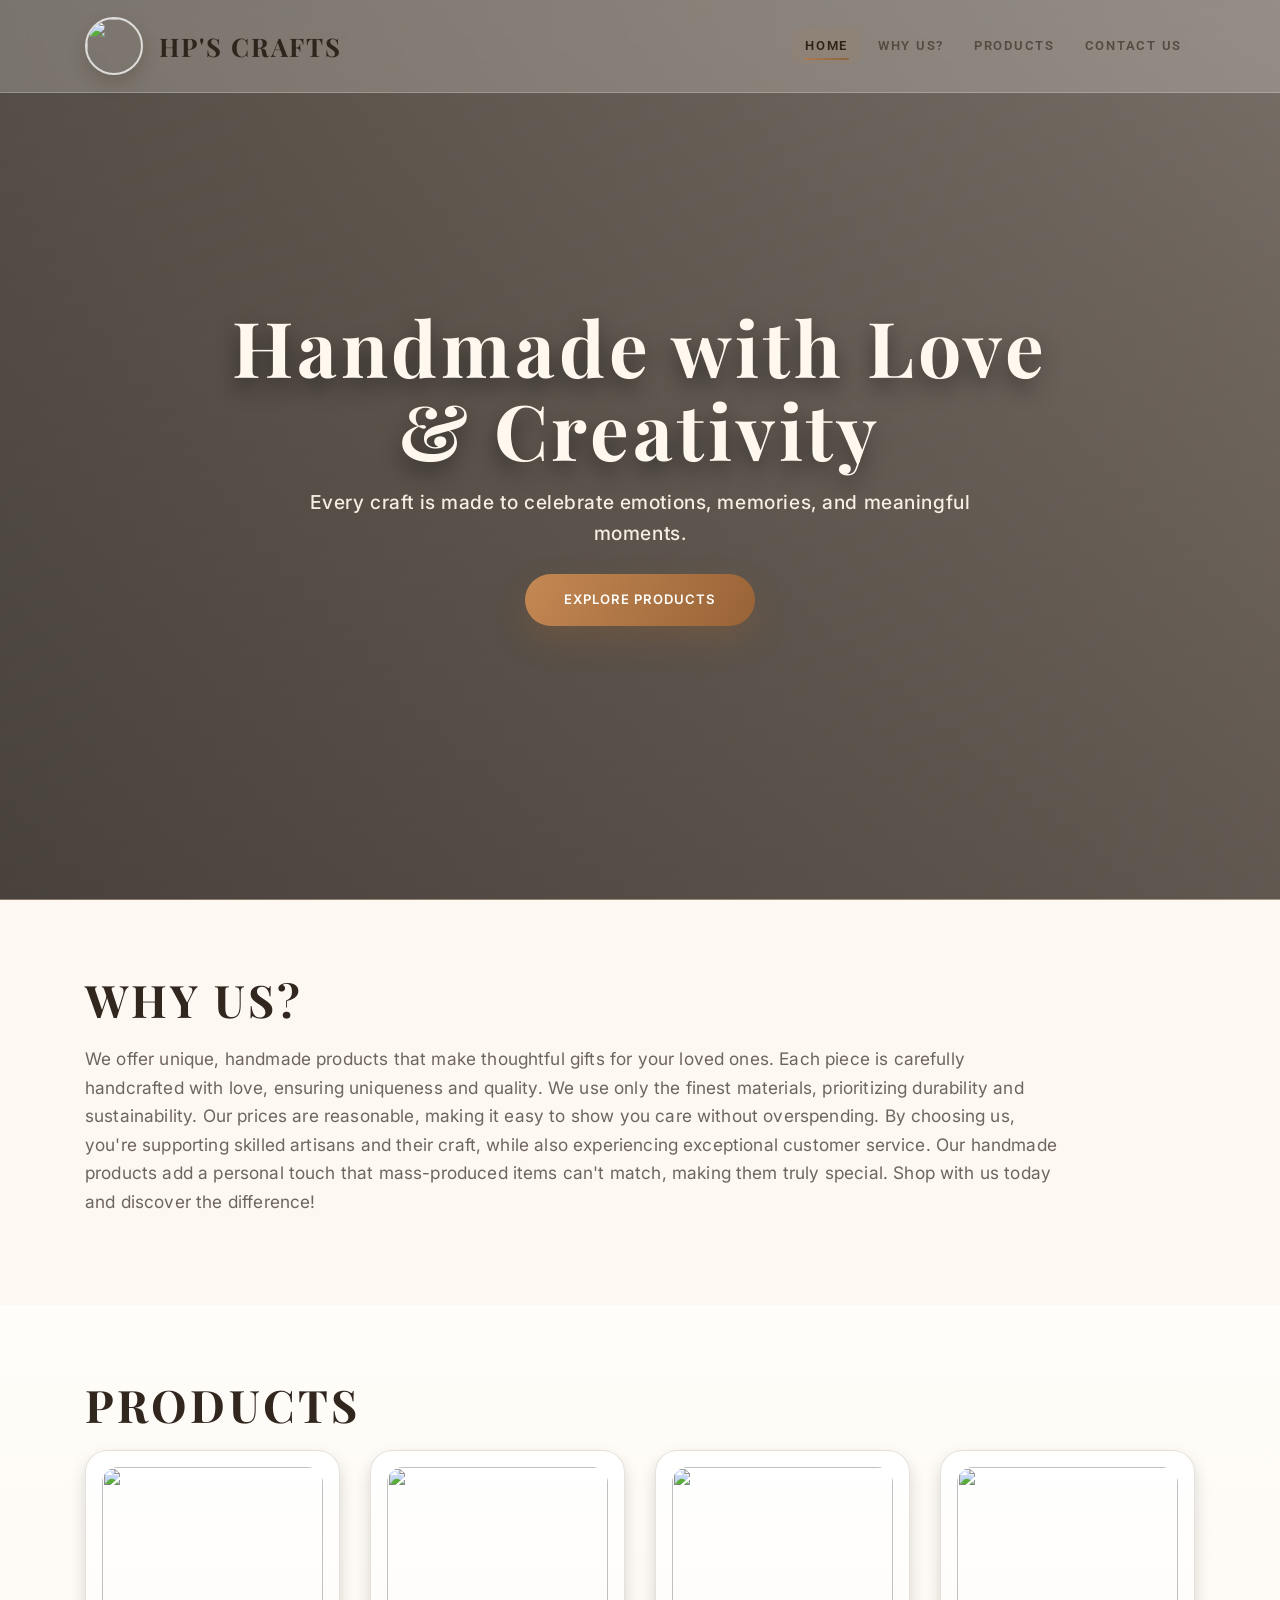
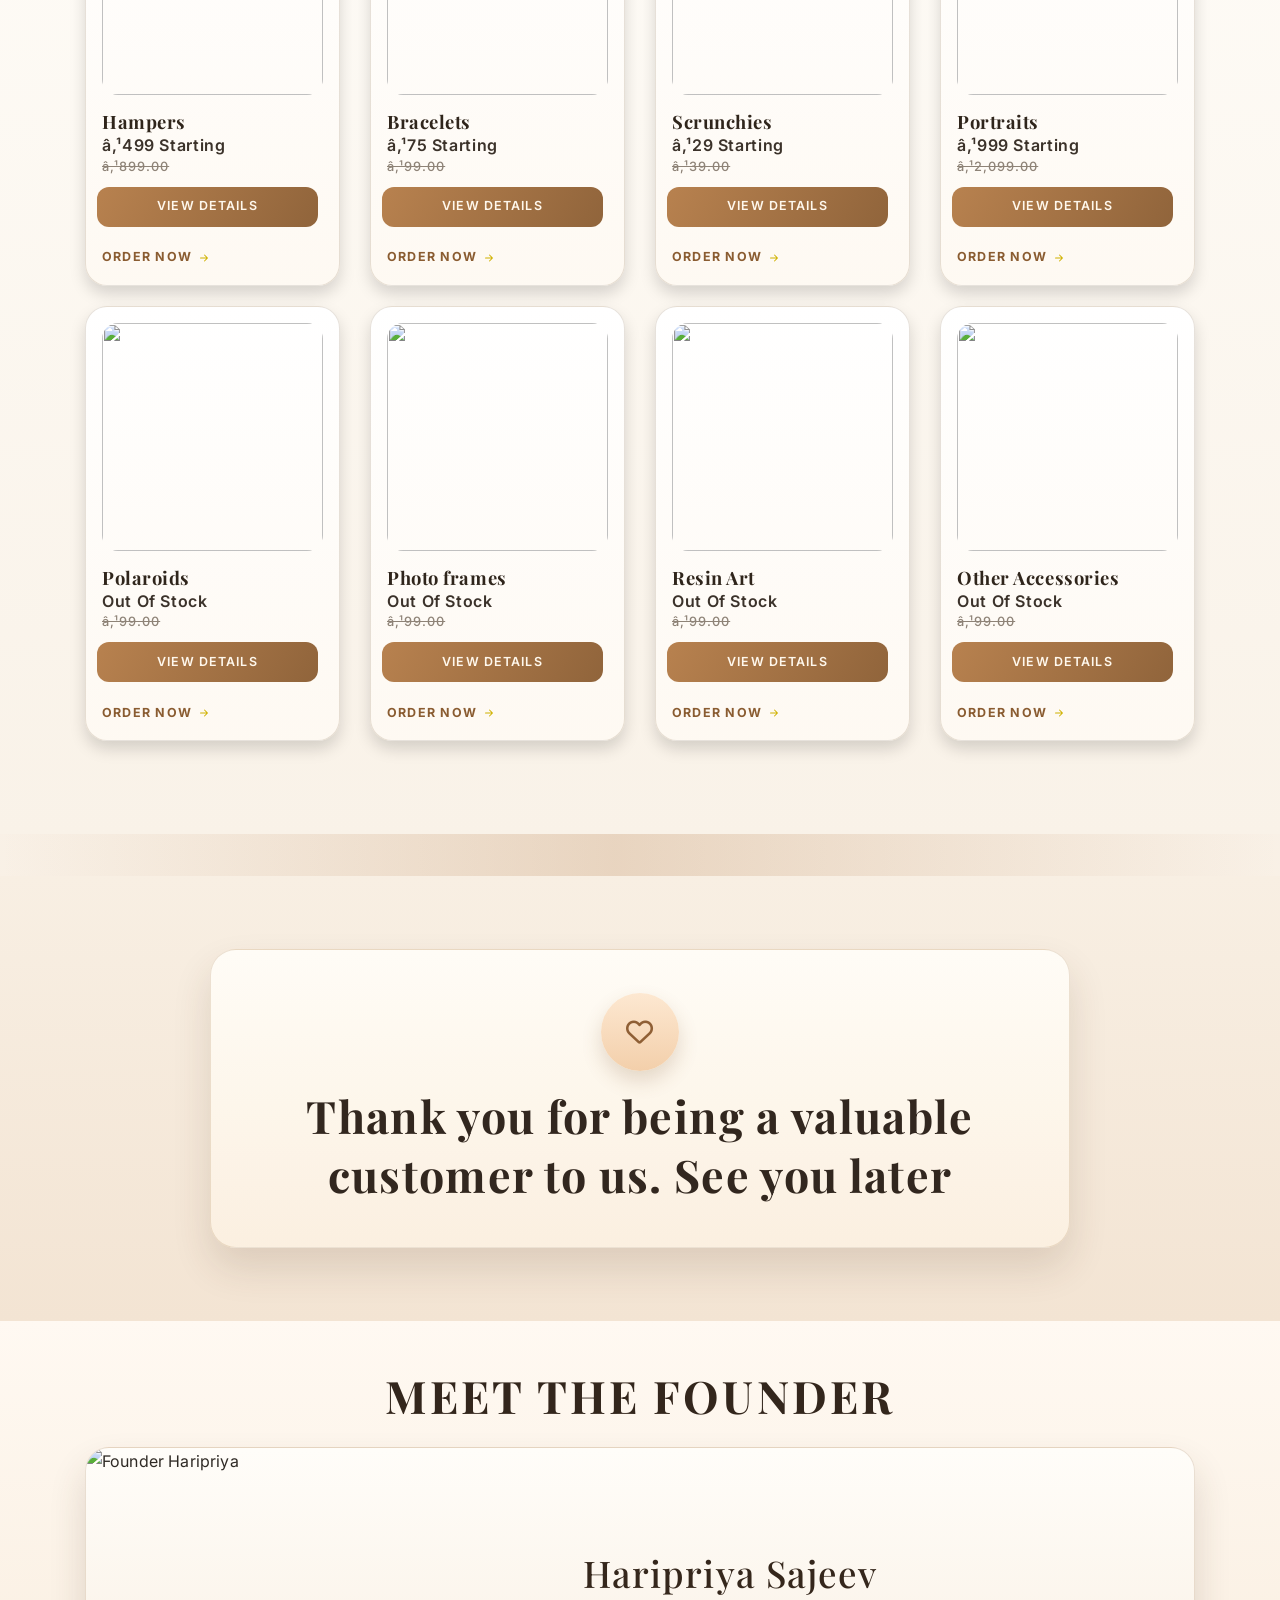
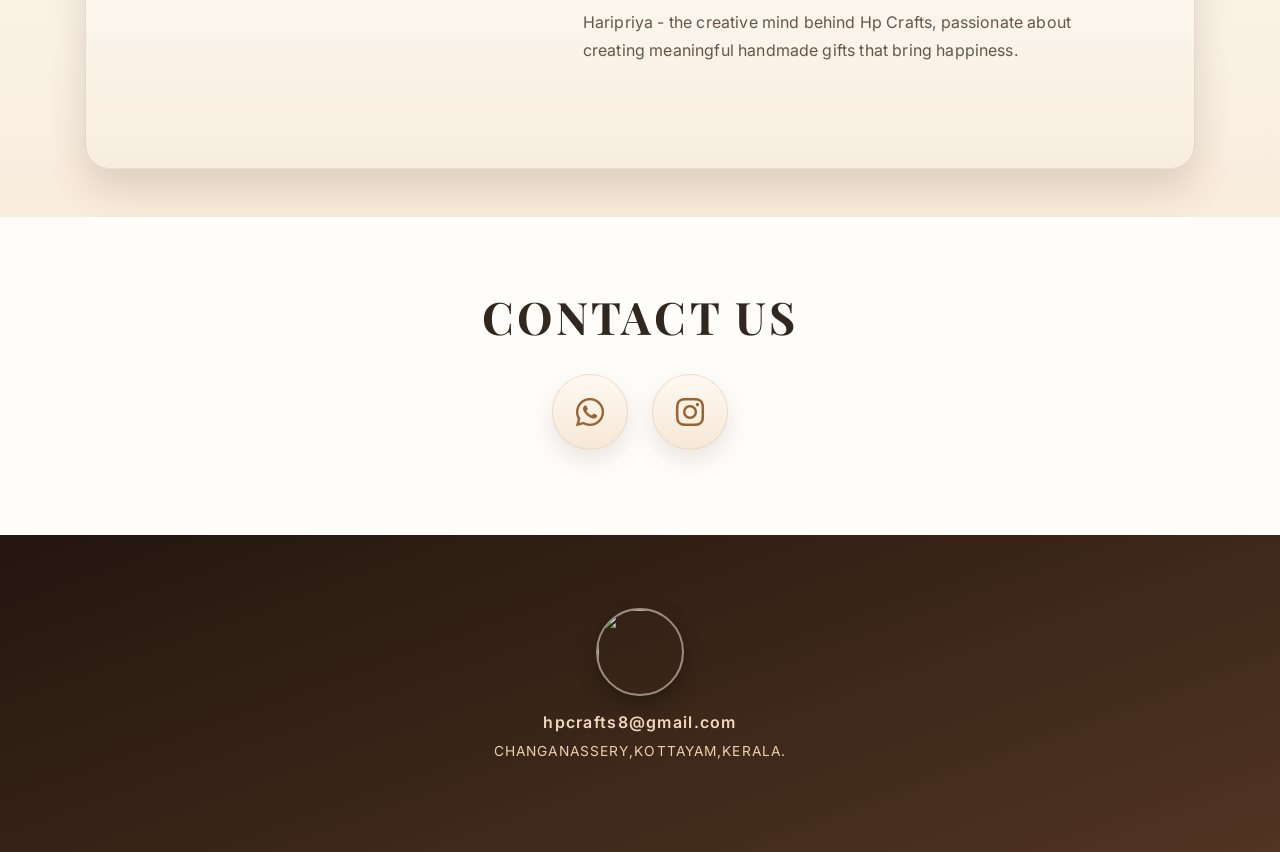
==== commit 9275b812: "Overall UI updated" ====
--- a/index.html
+++ b/index.html
@@ -69,7 +69,7 @@
             </button>
             <div class="collapse navbar-collapse" id="navbarNavAltMarkup">
                 <div class="navbar-nav ml-auto">
-                    <a class="nav-link active" id="navItem1" href="#home">
+                    <a class="nav-link" id="navItem1" href="#home">
                         HOME
                         <span class="sr-only">(current)</span>
                     </a>
@@ -336,8 +336,8 @@
                     </div>
                     <div class="col-12 col-md-7">
                         <div class="founder-content">
-                            <h2 class="founder-name">Haripriya</h2>
-                            <p class="founder-description">Haripriya is the creative mind behind Hp Crafts, passionate about making unique handmade gifts that bring joy and meaning to every occasion.</p>
+                            <h2 class="founder-name">Haripriya Sajeev</h2>
+                            <p class="founder-description">Haripriya - the creative mind behind Hp Crafts, passionate about creating meaningful handmade gifts that bring happiness.</p>
                         </div>
                     </div>
                 </div>
@@ -384,7 +384,7 @@
         document.addEventListener("DOMContentLoaded", function () {
             var navbar = document.querySelector(".navbar");
             var revealTargets = document.querySelectorAll(".wcu-section .col-12, .menu-item-card, .thank-you-card, .founder-card, .follow-us-section .col-12, .footer-section .col-12");
-            var navLinks = document.querySelectorAll(".navbar-nav .nav-link");
+            var navLinks = Array.prototype.slice.call(document.querySelectorAll(".navbar-nav .nav-link"));
 
             function updateNavbarState() {
                 if (!navbar) {
@@ -397,10 +397,104 @@
                 }
             }
 
+            function clearActiveLinks() {
+                navLinks.forEach(function (link) {
+                    link.classList.remove("active");
+                });
+            }
+
+            function setActiveLink(link) {
+                clearActiveLinks();
+                if (link) {
+                    link.classList.add("active");
+                }
+            }
+
+            function getNavbarHeight() {
+                return navbar ? navbar.offsetHeight : 0;
+            }
+
+            var sections = navLinks.map(function (link) {
+                var href = link.getAttribute("href");
+                if (!href || href.charAt(0) !== "#") {
+                    return null;
+                }
+
+                var section = document.querySelector(href);
+                if (!section) {
+                    return null;
+                }
+
+                return {
+                    link: link,
+                    section: section
+                };
+            }).filter(Boolean);
+
+            function updateActiveByScroll() {
+                if (!sections.length) {
+                    clearActiveLinks();
+                    return;
+                }
+
+                var scrollPosition = window.pageYOffset + getNavbarHeight() + 24;
+                var currentLink = sections[0].link;
+
+                sections.forEach(function (item) {
+                    if (item.section.offsetTop <= scrollPosition) {
+                        currentLink = item.link;
+                    }
+                });
+
+                setActiveLink(currentLink);
+            }
+
+            function scrollToSection(section) {
+                var y = section.getBoundingClientRect().top + window.pageYOffset - getNavbarHeight() + 1;
+                window.scrollTo({
+                    top: Math.max(0, y),
+                    behavior: "smooth"
+                });
+            }
+
+            navLinks.forEach(function (link) {
+                var staleCurrentTag = link.querySelector(".sr-only");
+                if (staleCurrentTag) {
+                    staleCurrentTag.remove();
+                }
+
+                link.addEventListener("click", function (event) {
+                    var href = link.getAttribute("href");
+                    if (!href || href.charAt(0) !== "#") {
+                        return;
+                    }
+
+                    var target = document.querySelector(href);
+                    if (!target) {
+                        return;
+                    }
+
+                    event.preventDefault();
+                    scrollToSection(target);
+                    setActiveLink(link);
+
+                    if (window.jQuery && window.jQuery("#navbarNavAltMarkup").hasClass("show")) {
+                        window.jQuery("#navbarNavAltMarkup").collapse("hide");
+                    }
+                });
+            });
+
             updateNavbarState();
-            window.addEventListener("scroll", updateNavbarState, {
+            updateActiveByScroll();
+
+            window.addEventListener("scroll", function () {
+                updateNavbarState();
+                updateActiveByScroll();
+            }, {
                 passive: true
             });
+
+            window.addEventListener("resize", updateActiveByScroll);
 
             if ("IntersectionObserver" in window) {
                 revealTargets.forEach(function (target) {
@@ -422,51 +516,9 @@
                 revealTargets.forEach(function (target) {
                     revealObserver.observe(target);
                 });
-
-                var sections = [];
-                navLinks.forEach(function (link) {
-                    var href = link.getAttribute("href");
-                    if (!href || href.charAt(0) !== "#") {
-                        return;
-                    }
-                    var section = document.querySelector(href);
-                    if (section) {
-                        sections.push({
-                            link: link,
-                            section: section
-                        });
-                    }
-                });
-
-                var navObserver = new IntersectionObserver(function (entries) {
-                    entries.forEach(function (entry) {
-                        if (!entry.isIntersecting) {
-                            return;
-                        }
-
-                        sections.forEach(function (item) {
-                            item.link.classList.remove("active");
-                            var currentTag = item.link.querySelector(".sr-only");
-                            if (currentTag) {
-                                currentTag.remove();
-                            }
-                        });
-
-                        var match = sections.find(function (item) {
-                            return item.section === entry.target;
-                        });
-
-                        if (match) {
-                            match.link.classList.add("active");
-                        }
-                    });
-                }, {
-                    threshold: 0.45,
-                    rootMargin: "-30% 0px -45% 0px"
-                });
-
-                sections.forEach(function (item) {
-                    navObserver.observe(item.section);
+            } else {
+                revealTargets.forEach(function (target) {
+                    target.classList.add("is-visible");
                 });
             }
         });
--- a/css/hpcrafts.css
+++ b/css/hpcrafts.css
@@ -1193,3 +1193,282 @@
         min-height: 260px;
     }
 }
+
+/* Final refinement for requested image-hero premium layout */
+body {
+    background:
+        radial-gradient(circle at 10% 0%, rgba(191, 151, 109, 0.16), transparent 35%),
+        radial-gradient(circle at 95% 8%, rgba(160, 121, 88, 0.12), transparent 38%),
+        linear-gradient(180deg, #fdf9f4 0%, #f6ebdd 100%);
+}
+
+.hero-shape {
+    display: none;
+}
+
+.navbar {
+    position: fixed;
+    top: 0;
+    width: 100%;
+    z-index: 1030;
+    background: rgba(255, 251, 245, 0.22) !important;
+    backdrop-filter: blur(12px);
+    -webkit-backdrop-filter: blur(12px);
+    border-bottom: 1px solid rgba(255, 255, 255, 0.22);
+}
+
+.navbar.scrolled {
+    background: rgba(255, 249, 241, 0.96) !important;
+    border-color: rgba(174, 130, 89, 0.35);
+    box-shadow: 0 12px 30px rgba(67, 45, 24, 0.16);
+}
+
+.navbar-nav .nav-link {
+    background: transparent;
+    border-radius: 10px;
+}
+
+.navbar-nav .nav-link::after {
+    left: 17%;
+    width: 66%;
+    bottom: 4px;
+}
+
+.navbar-nav .nav-link.active {
+    color: #2e2218 !important;
+    background: rgba(173, 126, 83, 0.13);
+}
+
+.banner-section-bg-container {
+    min-height: 100vh;
+    padding: clamp(7rem, 10vw, 8.8rem) 1rem clamp(4.5rem, 8vw, 6rem);
+    background-image:
+        linear-gradient(110deg, rgba(19, 14, 10, 0.58), rgba(46, 32, 21, 0.36)),
+        radial-gradient(circle at 22% 15%, rgba(255, 233, 203, 0.24), transparent 45%),
+        url("https://i.pinimg.com/736x/f1/6f/90/f16f90a59adf56d13a6f29b1ba925763.jpg");
+    background-size: 112% 112%;
+    background-position: center;
+    background-attachment: fixed;
+    animation: heroBackgroundZoom 18s ease-in-out infinite alternate;
+}
+
+.banner-section-bg-container::before {
+    content: "";
+    position: absolute;
+    inset: 0;
+    background: linear-gradient(180deg, rgba(15, 11, 7, 0.28) 0%, rgba(20, 13, 8, 0.5) 100%);
+    z-index: 1;
+}
+
+.hero-content {
+    max-width: 820px;
+    margin: 0 auto;
+    padding: clamp(1.2rem, 3vw, 2rem);
+    border-radius: 22px;
+    background: rgba(255, 255, 255, 0.06);
+    border: 1px solid rgba(255, 255, 255, 0.26);
+    backdrop-filter: blur(4px);
+    -webkit-backdrop-filter: blur(4px);
+    box-shadow: 0 18px 38px rgba(0, 0, 0, 0.16);
+    position: relative;
+    z-index: 2;
+}
+
+.banner-heading {
+    color: #fff8ef;
+    font-size: clamp(2.4rem, 6vw, 5.2rem);
+    letter-spacing: 0.05em;
+    text-shadow: 0 10px 22px rgba(0, 0, 0, 0.45);
+}
+
+.hero-tagline {
+    color: rgba(255, 247, 234, 0.95);
+    max-width: 670px;
+    font-size: clamp(1rem, 1.95vw, 1.2rem);
+    font-weight: 500;
+}
+
+.hero-btn {
+    min-width: 230px;
+    padding: 0.95rem 1.7rem;
+}
+
+.hero-btn-primary {
+    background: linear-gradient(120deg, #c48853 0%, #986337 100%);
+    box-shadow: 0 14px 30px rgba(137, 92, 53, 0.38);
+}
+
+.hero-btn-primary:hover,
+.hero-btn-primary:focus-visible {
+    transform: translateY(-3px) scale(1.04);
+    box-shadow: 0 0 0 5px rgba(196, 136, 83, 0.25), 0 18px 34px rgba(137, 92, 53, 0.45);
+}
+
+.thanking-customers-section {
+    background: linear-gradient(180deg, #f8efe3 0%, #f3e4d3 100%);
+}
+
+.thank-you-card {
+    max-width: 860px;
+    border-radius: 26px;
+    border: 1px solid rgba(168, 126, 84, 0.22);
+    background: linear-gradient(180deg, rgba(255, 252, 247, 0.96) 0%, rgba(251, 240, 224, 0.96) 100%);
+}
+
+.thanking-customers-section-img {
+    width: min(100%, 255px);
+    margin: 1.1rem auto 0;
+}
+
+.founder-section {
+    background: linear-gradient(180deg, #fff9f2 0%, #f8ecdc 100%);
+}
+
+.founder-card {
+    border-radius: 24px;
+    border: 1px solid rgba(158, 117, 78, 0.22);
+    box-shadow: 0 20px 36px rgba(76, 52, 30, 0.16);
+}
+
+.founder-description {
+    line-height: 1.75;
+}
+
+@keyframes heroBackgroundZoom {
+    0% {
+        background-size: 112% 112%;
+        background-position: 50% 48%;
+    }
+
+    100% {
+        background-size: 120% 120%;
+        background-position: 52% 52%;
+    }
+}
+
+@media (max-width: 991.98px) {
+    .banner-section-bg-container {
+        background-attachment: scroll;
+    }
+
+    .navbar-collapse {
+        transform-origin: top;
+        transition: opacity 0.22s ease, transform 0.22s ease;
+    }
+
+    .navbar-collapse.collapse:not(.show) {
+        display: block;
+        height: 0 !important;
+        overflow: hidden;
+        opacity: 0;
+        transform: translateY(-10px);
+        pointer-events: none;
+    }
+
+    .navbar-collapse.collapsing {
+        height: auto !important;
+        overflow: hidden;
+        opacity: 0;
+        transform: translateY(-8px);
+    }
+
+    .navbar-collapse.collapse.show {
+        height: auto !important;
+        opacity: 1;
+        transform: translateY(0);
+        pointer-events: auto;
+    }
+}
+
+@media (max-width: 767.98px) {
+    .banner-section-bg-container {
+        min-height: 88vh;
+        padding-top: 6.5rem;
+        padding-bottom: 3.2rem;
+    }
+
+    .hero-content {
+        border-radius: 18px;
+        padding: 1.1rem;
+    }
+
+    .hero-btn {
+        min-width: 190px;
+        width: auto;
+    }
+}
+
+/* UI issue fixes: hero scale, navbar behavior, and compact mobile cards */
+.banner-section-bg-container {
+    background-size: cover !important;
+    background-position: center center !important;
+    background-repeat: no-repeat !important;
+    animation: none !important;
+}
+
+.hero-content {
+    padding: 0 !important;
+    background: transparent !important;
+    border: 0 !important;
+    border-radius: 0 !important;
+    backdrop-filter: none !important;
+    -webkit-backdrop-filter: none !important;
+    box-shadow: none !important;
+}
+
+.navbar-nav .nav-link {
+    transition: color 0.22s ease, background-color 0.22s ease;
+}
+
+.navbar-nav .nav-link:hover,
+.navbar-nav .nav-link:focus-visible {
+    transform: none;
+}
+
+.navbar-nav .nav-link::after {
+    transition: transform 0.22s ease;
+}
+
+@media (max-width: 767.98px) {
+    .banner-section-bg-container {
+        min-height: 100vh !important;
+        height: auto;
+        padding: 6.25rem 1rem 2.4rem !important;
+    }
+
+    .menu-item-card {
+        padding: 0.75rem !important;
+    }
+
+    .menu-item-image {
+        height: 180px !important;
+        object-fit: cover;
+    }
+
+    .menu-card-title {
+        margin-top: 0.72rem;
+        margin-bottom: 0.1rem;
+        font-size: 1rem;
+    }
+
+    .price {
+        font-size: 0.92rem;
+        margin-bottom: 0.08rem;
+    }
+
+    .pricecut {
+        font-size: 0.72rem;
+        margin-bottom: 0.58rem;
+    }
+
+    .view {
+        font-size: 0.72rem;
+        padding: 0.56rem 0.66rem;
+        margin-bottom: 0.58rem;
+    }
+
+    .menu-item-link {
+        font-size: 0.72rem;
+        letter-spacing: 0.08em;
+    }
+}
